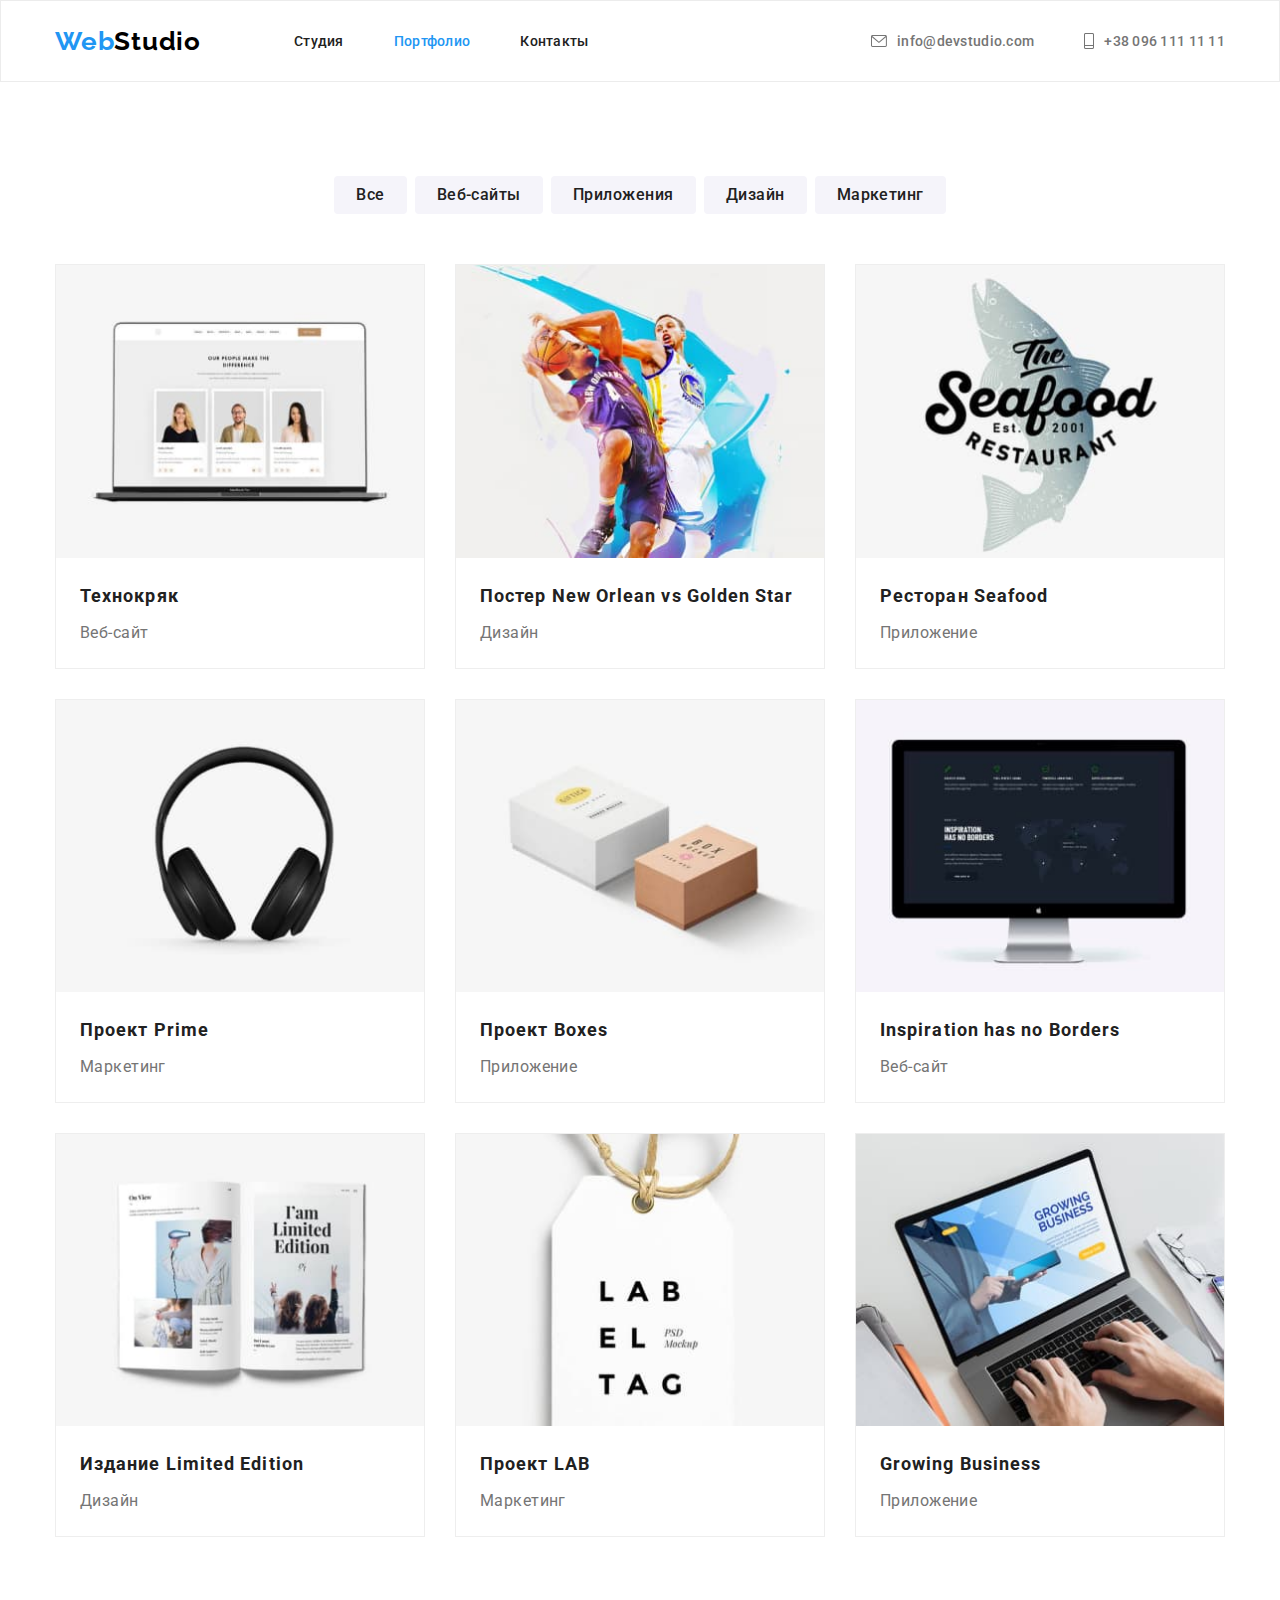
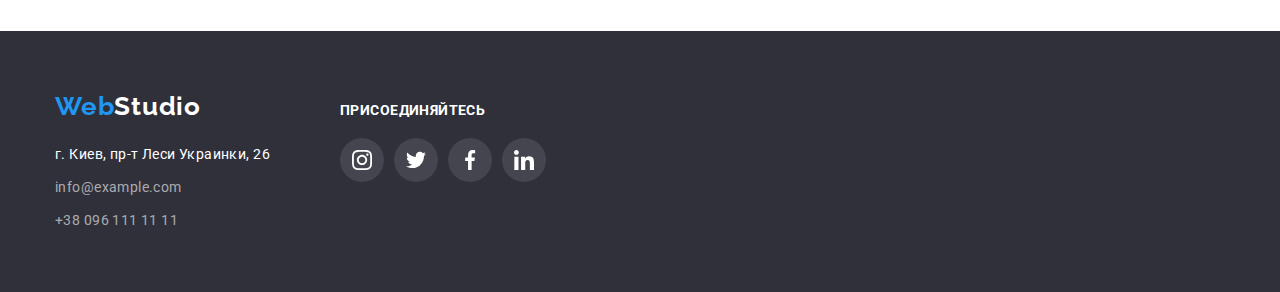
==== portfolio.html @ 130f6607 "Initial commit" ====
<!DOCTYPE html>
<html lang="ru">
  <head>
    <meta charset="UTF-8" />
    <meta http-equiv="X-UA-Compatible" content="IE=edge" />
    <meta name="viewport" content="width=device-width, initial-scale=1.0" />
    <link rel="preconnect" href="https://fonts.googleapis.com" />
    <link rel="preconnect" href="https://fonts.gstatic.com" crossorigin />
    <link
      href="https://fonts.googleapis.com/css2?family=Raleway:wght@700&family=Roboto:wght@400;500;700;900&display=swap"
      rel="stylesheet"
    />
    <link
      rel="stylesheet"
      href="https://cdnjs.cloudflare.com/ajax/libs/modern-normalize/1.1.0/modern-normalize.css"
      integrity="sha512-Y0MM+V6ymRKN2zStTqzQ227DWhhp4Mzdo6gnlRnuaNCbc+YN/ZH0sBCLTM4M0oSy9c9VKiCvd4Jk44aCLrNS5Q=="
      crossorigin="anonymous"
      referrerpolicy="no-referrer"
    />
    <link rel="stylesheet" href="./css/style.css" />
    <title>Portfolio</title>
  </head>
  <body>
    <header class="top">
      <div class="container one">
        <a href="./index.html" class="top-link link"
          ><span class="top-web webstudio">Web</span
          ><span class="top-studio webstudio">Studio</span></a
        >
        <nav class="top-nav">
          <ul class="top-nav-list list">
            <li class="top-nav-item">
              <a href="./index.html" class="top-nav-link link">Студия</a>
            </li>
            <li class="top-nav-item">
              <a href="./portfolio.html" class="top-nav-link link current"
                >Портфолио</a
              >
            </li>
            <li class="top-nav-item">
              <a href="./index.html" class="top-nav-link link">Контакты</a>
            </li>
          </ul>
        </nav>
        <ul class="top-list">
          <li class="top-item">
            <a
              href="mailto:info@devstudio.com"
              class="top-list-link link"
              target="_blank"
              rel="noopener noreferrer nofollow"
              ><svg class="top-icons" width="16" height="12">
                <use href="./img/icon.svg#icon-mail"></use>
              </svg>
              info@devstudio.com</a
            >
          </li>
          <li class="top-item">
            <a
              href="tel:+380961111111"
              class="top-list-link link"
              target="_blank"
              rel="noopener noreferrer nofollow"
              ><svg class="top-icons" width="10" height="16">
                <use href="./img/icon.svg#icon-phone"></use>
              </svg>
              +38 096 111 11 11</a
            >
          </li>
        </ul>
      </div>
    </header>
    <main>
      <section class="middle-nav section">
        <div class="container">
          <h1 class="visually-hidden">Наши разработки</h1>
          <ul class="middle-nav-list list">
            <li class="middle-nav-item">
              <button class="middle-nav-button" type="button">Все</button>
            </li>
            <li class="middle-nav-item">
              <button class="middle-nav-button" type="button">Веб-сайты</button>
            </li>
            <li class="middle-nav-item">
              <button class="middle-nav-button" type="button">
                Приложения
              </button>
            </li>
            <li class="middle-nav-item">
              <button class="middle-nav-button" type="button">Дизайн</button>
            </li>
            <li class="middle-nav-item">
              <button class="middle-nav-button" type="button">Маркетинг</button>
            </li>
          </ul>
          <ul class="middle-choice-list list">
            <li class="middle-choice-item img">
              <a href="" class="middle-choice-link link"
                ><img src="./img/ourproduct1.jpg" width="370" alt="Технокряк" />
                <div class="choice-title">
                  <h3 class="middle-choice-title">Технокряк</h3>
                  <p class="middle-choice-text">Веб-сайт</p>
                </div>
              </a>
            </li>
            <li class="middle-choice-item img">
              <a href="" class="middle-choice-link link"
                ><img
                  src="./img/ourproduct2.jpg"
                  width="370"
                  alt="Постер New Orlean vs Golden Star"
                />
                <div class="choice-title">
                  <h3 class="middle-choice-title">
                    Постер New Orlean vs Golden Star
                  </h3>
                  <p class="middle-choice-text">Дизайн</p>
                </div></a
              >
            </li>
            <li class="middle-choice-item img">
              <a href="" class="middle-choice-link link"
                ><img
                  src="./img/ourproduct3.jpg"
                  width="370"
                  alt="Ресторан Seafood"
                />
                <div class="choice-title">
                  <h3 class="middle-choice-title">Ресторан Seafood</h3>
                  <p class="middle-choice-text">Приложение</p>
                </div></a
              >
            </li>
            <li class="middle-choice-item img">
              <a href="" class="middle-choice-link link"
                ><img
                  src="./img/ourproduct4.jpg"
                  width="370"
                  alt="Проект Prime"
                />
                <div class="choice-title">
                  <h3 class="middle-choice-title">Проект Prime</h3>
                  <p class="middle-choice-text">Маркетинг</p>
                </div></a
              >
            </li>
            <li class="middle-choice-item img">
              <a href="" class="middle-choice-link link"
                ><img
                  src="./img/ourproduct5.jpg"
                  width="370"
                  alt="Проект Boxes"
                />
                <div class="choice-title">
                  <h3 class="middle-choice-title">Проект Boxes</h3>
                  <p class="middle-choice-text">Приложение</p>
                </div></a
              >
            </li>
            <li class="middle-choice-item img">
              <a href="" class="middle-choice-link link"
                ><img
                  src="./img/ourproduct6.jpg"
                  width="370"
                  alt="Inspiration has no Borders"
                />
                <div class="choice-title">
                  <h3 class="middle-choice-title">
                    Inspiration has no Borders
                  </h3>
                  <p class="middle-choice-text">Веб-сайт</p>
                </div></a
              >
            </li>
            <li class="middle-choice-item img">
              <a href="" class="middle-choice-link link"
                ><img
                  src="./img/ourproduct7.jpg"
                  width="370"
                  alt="Издание Limited Edition"
                />
                <div class="choice-title">
                  <h3 class="middle-choice-title">Издание Limited Edition</h3>
                  <p class="middle-choice-text">Дизайн</p>
                </div></a
              >
            </li>
            <li class="middle-choice-item img">
              <a href="" class="middle-choice-link link"
                ><img
                  src="./img/ourproduct8.jpg"
                  width="370"
                  alt="Проект LAB"
                />
                <div class="choice-title">
                  <h3 class="middle-choice-title">Проект LAB</h3>
                  <p class="middle-choice-text">Маркетинг</p>
                </div></a
              >
            </li>
            <li class="middle-choice-item img">
              <a href="" class="middle-choice-link link"
                ><img
                  src="./img/ourproduct9.jpg"
                  width="370"
                  alt="Growing Business"
                />
                <div class="choice-title">
                  <h3 class="middle-choice-title">Growing Business</h3>
                  <p class="middle-choice-text">Приложение</p>
                </div></a
              >
            </li>
          </ul>
        </div>
      </section>
    </main>
    <footer class="bottom">
      <div class="container ft">
        <div>
          <a
            class="bottom-link link"
            href="./index.html"
            target="_blank"
            rel="noopener noreferrer nofollow"
          >
            <span class="bottom-web webstudio">Web</span
            ><span class="bottom-studio webstudio">Studio</span>
          </a>
          <address class="bottom-address">
            <ul class="bottom-list list">
              <li class="bottom-item">
                <a
                  class="bottom-address-link link"
                  href="https://www.google.com/maps/place/%D0%B1%D1%83%D0%BB.+%D0%9B%D0%B5%D1%81%D0%B8+%D0%A3%D0%BA%D1%80%D0%B0%D0%B8%D0%BD%D0%BA%D0%B8,+26,+%D0%9A%D0%B8%D0%B5%D0%B2,+%D0%A3%D0%BA%D1%80%D0%B0%D0%B8%D0%BD%D0%B0,+02000/@50.4265841,30.5361971,17z/data=!3m1!4b1!4m5!3m4!1s0x40d4cf0e033ecbe9:0x57a4dffefec77da0!8m2!3d50.4265807!4d30.5383858"
                  target="_blank"
                  rel="noopener noreferrer nofollow"
                >
                  г. Киев, пр-т Леси Украинки, 26
                </a>
              </li>
              <li class="bottom-item link">
                <a
                  href="mailto:info@devstudio.com"
                  class="bottom-list-link link"
                  target="_blank"
                  rel="noopener noreferrer nofollow"
                  >info@example.com</a
                >
              </li>
              <li class="bottom-item link">
                <a
                  href="tel:+380961111111"
                  class="bottom-list-link link"
                  target="_blank"
                  rel="noopener noreferrer nofollow"
                  >+38 096 111 11 11</a
                >
              </li>
            </ul>
          </address>
        </div>
        <div class="social">
          <p class="social-text">Присоединяйтесь</p>
          <ul class="social-list list">
            <li class="social-item">
              <a
                href=""
                class="social-item-link link"
                target="_blank"
                rel="noopener noreferrer nofollow"
              >
                <svg class="social-icons" width="20" height="20">
                  <use href="./img/icon.svg#icon-instagram"></use>
                </svg>
              </a>
            </li>
            <li class="social-item">
              <a
                href=""
                class="social-item-link link"
                target="_blank"
                rel="noopener noreferrer nofollow"
              >
                <svg class="social-icons" width="20" height="20">
                  <use href="./img/icon.svg#icon-twitter"></use>
                </svg>
              </a>
            </li>
            <li class="social-item">
              <a
                href=""
                class="social-item-link link"
                target="_blank"
                rel="noopener noreferrer nofollow"
              >
                <svg class="social-icons" width="20" height="20">
                  <use href="./img/icon.svg#icon-facebook"></use>
                </svg>
              </a>
            </li>
            <li class="social-item">
              <a
                href=""
                class="social-item-link link"
                target="_blank"
                rel="noopener noreferrer nofollow"
              >
                <svg class="social-icons" width="20" height="20">
                  <use href="./img/icon.svg#icon-linkedin"></use>
                </svg>
              </a>
            </li>
          </ul>
        </div>
      </div>
    </footer>
  </body>
</html>
---- css/style.css ----
:root {
  --main-color: #ffffff;
  --title-color: #212121;
  --text-color: #757575;
  --background-color: #2f303a;
  --btn-color: #212121;
  --accent-color: #2196f3;
  --one-color: #eeeeee;
  --second-color: #000000;
  --third-color: #f5f4fa;
  --fourth-color: #2f303a;
  --fifth-color: #ececec;
  --bg-hero: #C4C4C4;
  --icons-color: #AFB1B8;
  --clients-color: #AFB1B8;

}

h1,
h2,
h3,
h4,
h5,
h6,
p,
ul {
  margin: 0;
}

ul {
  margin: 0;
  padding: 0;
}

button {
  display: block;
  margin: auto;
  cursor: pointer;
  border: none;
  border-radius: 4px;
}

img {
  display: block;
  max-width: 100%;
  height: auto;
}

address {
  font-style: normal;
}

.container {
  width: 1200px;
  margin-right: auto;
  margin-left: auto;
  padding-right: 15px;
  padding-left: 15px;
}

.section {
  padding-top: 94px;
  padding-bottom: 94px;
}

body {
  font-family: Roboto, sans-serif;
  font-size: 14px;
  letter-spacing: 0.03em;
  background-color: var(--main-color);
  color: var(--title-color);
}

.visually-hidden {
  position: absolute;
  white-space: nowrap;
  width: 1px;
  height: 1px;
  overflow: hidden;
  border: 0;
  padding: 0;
  clip: rect(0 0 0 0);
  clip-path: inset(50%);
  margin: -1px;
}

.list {
  list-style: none;
}

.link {
  text-decoration: none;
}

.one {

  display: flex;
  align-items: center;
}

.top {
  background-color: var(--main-color);
  border: 1px solid #ECECEC;
}

.webstudio {
  font-family: "Raleway", sans-serif;
  font-style: normal;
  font-weight: 700;
  font-size: 26px;
  line-height: calc(31 / 26);
  letter-spacing: 0.03em;
}

.top-link {
  margin-right: 93px;
}

.top-web {
  color: var(--accent-color);
}

.top-studio {
  color: var(--second-color);
}

.top-nav-link {
  font-weight: 500;
  line-height: calc(16 / 14);
  letter-spacing: 0.02em;
  color: var(--title-color);
}

.top-nav-link:hover,
.top-nav-link:focus {
  font-weight: 500;
  line-height: calc(16 / 14);
  letter-spacing: 0.02em;
  color: var(--accent-color);
}

.current {
  color: var(--accent-color);
}

.top-nav-list {
  display: flex;
}

.top-nav-item {
  display: block;
  padding-top: 32px;
  padding-bottom: 32px;
  margin-left: auto;
}

.top-nav-item+.top-nav-item {
  margin-left: 50px;
}

.top-list {
  display: flex;
  margin-left: auto;
}

.top-item {
  display: block;

}

.top-item+.top-item {
  margin-left: 50px;
}

.top-list-link {
  display: flex;
  align-items: center;
  font-weight: 500;
  line-height: calc(16 / 14);
  letter-spacing: 0.02em;
  color: var(--text-color);
}

.top-list-link:hover,
.top-list-link:focus {
  color: var(--accent-color);
}

.top-icons {
  fill: currentColor;
  margin-right: 10px;
}

.top-icons:hover,
.top-icons:focus {
  fill: var(--accent-color);
}

.center-hero {
  background-color: rgba(47, 48, 58, 0.4);
  background-image: url("../img/Img-hero.jpg"), linear-gradient(to right, var(--bg-hero), var(--bg-hero));
  background-repeat: no-repeat;
  background-position: center;
  background-size: cover;
  max-width: 1600px;
  height: 600px;
  margin: 0 auto;
  padding-top: 200px;
  padding-bottom: 200px;
}

.center-hero-title {
  font-weight: 900;
  font-size: 44px;
  line-height: calc(60 / 44);
  text-align: center;
  letter-spacing: 0.06em;
  text-transform: uppercase;
  color: var(--main-color);
  margin-left: auto;
  margin-right: auto;
  margin-bottom: 30px;
  width: 696px;

}

.center-hero-button {
  display: block;
  font-family: "Roboto", sans-serif;
  font-style: normal;
  font-weight: 700;
  font-size: 16px;
  line-height: calc(30/16);
  align-items: center;
  text-align: center;
  letter-spacing: 0.06em;
  color: var(--main-color);
  background-color: var(--accent-color);
  box-shadow: 0px 4px 4px rgba(0, 0, 0, 0.15);
  border-radius: 4px;
  margin-left: auto;
  margin-right: auto;
  padding: 10px 32px;

}

.center-hero-button:hover,
.center-hero-button:focus {
  background-color: #188CE8;
  box-shadow: 0px 4px 4px rgba(0, 0, 0, 0.15);
}

.center-skills-list {
  display: flex;
}

.center-skills-item {
  width: 270px;
}

.center-skills-item+.center-skills-item {
  margin-left: 30px;
}

.center-skills-title {
  font-weight: 700;
  font-size: 14px;
  line-height: calc(16 / 14);
  text-transform: uppercase;
  margin-bottom: 10px;
}

.center-skills-text {
  font-weight: 400;
  line-height: calc(24 / 14);
  color: var(--text-color);
}

.skills-icons {
  display: flex;
  align-items: center;
  justify-content: center;
  width: 270px;
  height: 120px;
  border-radius: 4px;
  background-color: var(--third-color);
  margin-bottom: 30px;

}



.about {
  padding-top: 0;
}

.center-about-list {
  display: flex;
}

.center-about-item+.center-about-item {
  margin-left: 30px;
}



.center-about-title {
  font-weight: 700;
  font-size: 36px;
  line-height: calc(42 / 36);
  text-align: center;
  margin-left: auto;
  margin-right: auto;
  margin-bottom: 50px;
}

.center-workers {
  background: var(--third-color);
}

.center-workers-list {
  display: flex;
}

.center-workers-item {
  background: #FFFFFF;
  box-shadow: 0px 1px 3px rgba(0, 0, 0, 0.12),
    0px 1px 1px rgba(0, 0, 0, 0.14),
    0px 2px 1px rgba(0, 0, 0, 0.2);
  border-radius: 0px 0px 4px 4px;
}

.center-workers-item+.center-workers-item {
  margin-left: 30px;
}

.center-workers-title {
  font-weight: 700;
  font-size: 36px;
  line-height: calc(42 / 36);
  text-align: center;
  margin-bottom: 50px;
}

.name {
  padding-top: 30px;
  padding-bottom: 30px;

}

.center-workers-name {
  font-weight: 500;
  font-size: 16px;
  line-height: calc(19 / 16);
  text-align: center;
  color: var(--title-color);
  margin-bottom: 10px;
}


.center-workers-profession {
  font-weight: 400;
  font-size: 16px;
  line-height: calc(19 / 16);
  text-align: center;
  color: var(--text-color);
  margin-bottom: 16px;
}

.icons-list {
  display: flex;
  justify-content: center;
  gap: 10px;

}

.icons-item-link {
  width: 44px;
  height: 44px;
  border-radius: 50%;
  color: var(--icons-color);
  display: flex;
  align-items: center;
  justify-content: center;
}

.workers-icons {
  fill: currentColor;
}

.icons-item-link:hover,
.icons-item-link:focus {
  background-color: var(--accent-color);
  color: var(--main-color);
}


.clients-title {
  font-weight: 700;
  font-size: 36px;
  line-height: calc(42 / 36);
  text-align: center;
  margin-bottom: 50px;
}

.clients-list {
  display: flex;

}

.clients-item {}

.clients-item-link:hover,
.clients-item-link:focus {
  border: 1px solid var(--accent-color);
}

.clients-item-link {
  display: flex;
  border: 1px solid #AFB1B8;
  border-radius: 4px;
  width: 170px;
  height: 92px;
  align-items: center;
  justify-content: center;
  color: var(--clients-color);

}

.clients-item+.clients-item {
  margin-left: 30px;
}

.clients-icon {
  fill: currentColor;
}

.clients-item-link:hover .clients-icon,
.clients-item-link:focus .clients-icon {
  fill: var(--accent-color);
}

.bottom {
  background: var(--background-color);
  padding: 60px 0px;
}

.bottom-web {
  color: var(--accent-color);
}

.bottom-studio {
  color: var(--main-color);
}

.bottom-item {
  font-family: "Roboto", sans-serif;
  font-style: normal;
  font-weight: 400;
  line-height: calc(24 / 14);
}

.bottom-address-link {
  line-height: calc(24 / 14);
  color: var(--main-color);
}

.bottom-address-link:hover,
.bottom-address-link:focus {
  color: var(--accent-color);
}

.bottom-list-link {
  color: rgba(255, 255, 255, 0.6);
}

.bottom-list-link:hover,
.bottom-list-link:focus {
  color: var(--accent-color);
}

.bottom-address {
  margin-top: 20px;

}

.bottom-item {
  display: block;

}

.bottom-item+.bottom-item {
  margin-top: 9px;
}

.ft {
  display: flex;
  align-items: baseline;
}

.social {
  margin-left: 70px;
}

.social-text {
  font-weight: 700;
  font-size: 14px;
  line-height: calc(16/14);
  color: #FFFFFF;
  margin-bottom: 20px;
  text-transform: uppercase;
}

.social-list {
  display: flex;
  gap: 10px;
}


.social-item-link {
  width: 44px;
  height: 44px;
  border-radius: 50%;
  display: flex;
  align-items: center;
  justify-content: center;
  background: rgba(255, 255, 255, 0.1);
  color: var(--main-color);
}

.social-item-link:hover,
.social-item-link:focus {
  background: var(--accent-color);

}

.social-icons {
  fill: currentColor;
}

.middle {
  background-color: var(--main-color);
}

.middle-nav-list {
  display: flex;
  justify-content: center;
  margin-left: auto;
  margin-right: auto;
  margin-bottom: 50px;
}

.middle-nav-item+.middle-nav-item {
  margin-left: 8px;
}

.middle-nav {
  font-weight: 500;
  font-size: 16px;
  line-height: calc(26 / 16);

  color: var(--title-color);
}

.middle-nav-button {
  font-family: "Roboto", sans-serif;
  font-style: normal;
  font-weight: 500;
  font-size: 16px;
  line-height: calc(26 / 16);
  text-align: center;
  letter-spacing: 0.03em;
  color: var(--btn-color);
  background-color: var(--third-color);
  border-radius: 4px;
  border: 1px var(--third-color);
  padding: 6px 22px;

}

.middle-nav-button:hover,
.middle-nav-button:focus {

  color: var(--main-color);
  background-color: var(--accent-color);
  box-shadow: 0px 3px 1px rgba(0, 0, 0, 0.1), 0px 1px 2px rgba(0, 0, 0, 0.08), 0px 2px 2px rgba(0, 0, 0, 0.12);
}

.middle-choice-list {
  display: flex;
  flex-wrap: wrap;
}

.middle-choice-item:nth-last-child(3n) {
  margin-left: 0;
}

.middle-choice-item:nth-last-child(-n+3) {
  margin-bottom: 0;
}

.middle-choice-item {
  margin-left: 30px;
  margin-bottom: 30px;
  width: 370px;
  border: 1px solid #EEEEEE;
}

.middle-choice-link {
  display: block;
}

.middle-choice-link:hover,
.middle-choice-link:focus {
  background: var(--main-color);
  border: 1px solid #EEEEEE;
  box-shadow: 0px 1px 1px rgba(0, 0, 0, 0.12),
    0px 4px 4px rgba(0, 0, 0, 0.06),
    1px 4px 6px rgba(0, 0, 0, 0.16);
}

.choice-title {
  padding: 20px 24px;
}


.middle-choice-title {
  font-weight: 700;
  font-size: 18px;
  line-height: calc(36 / 18);
  letter-spacing: 0.06em;
  color: var(--title-color);
  padding-bottom: 4px;
}

.middle-choice-text {
  font-weight: 400;
  font-size: 16px;
  line-height: calc(30 / 16);
  color: var(--text-color);
}
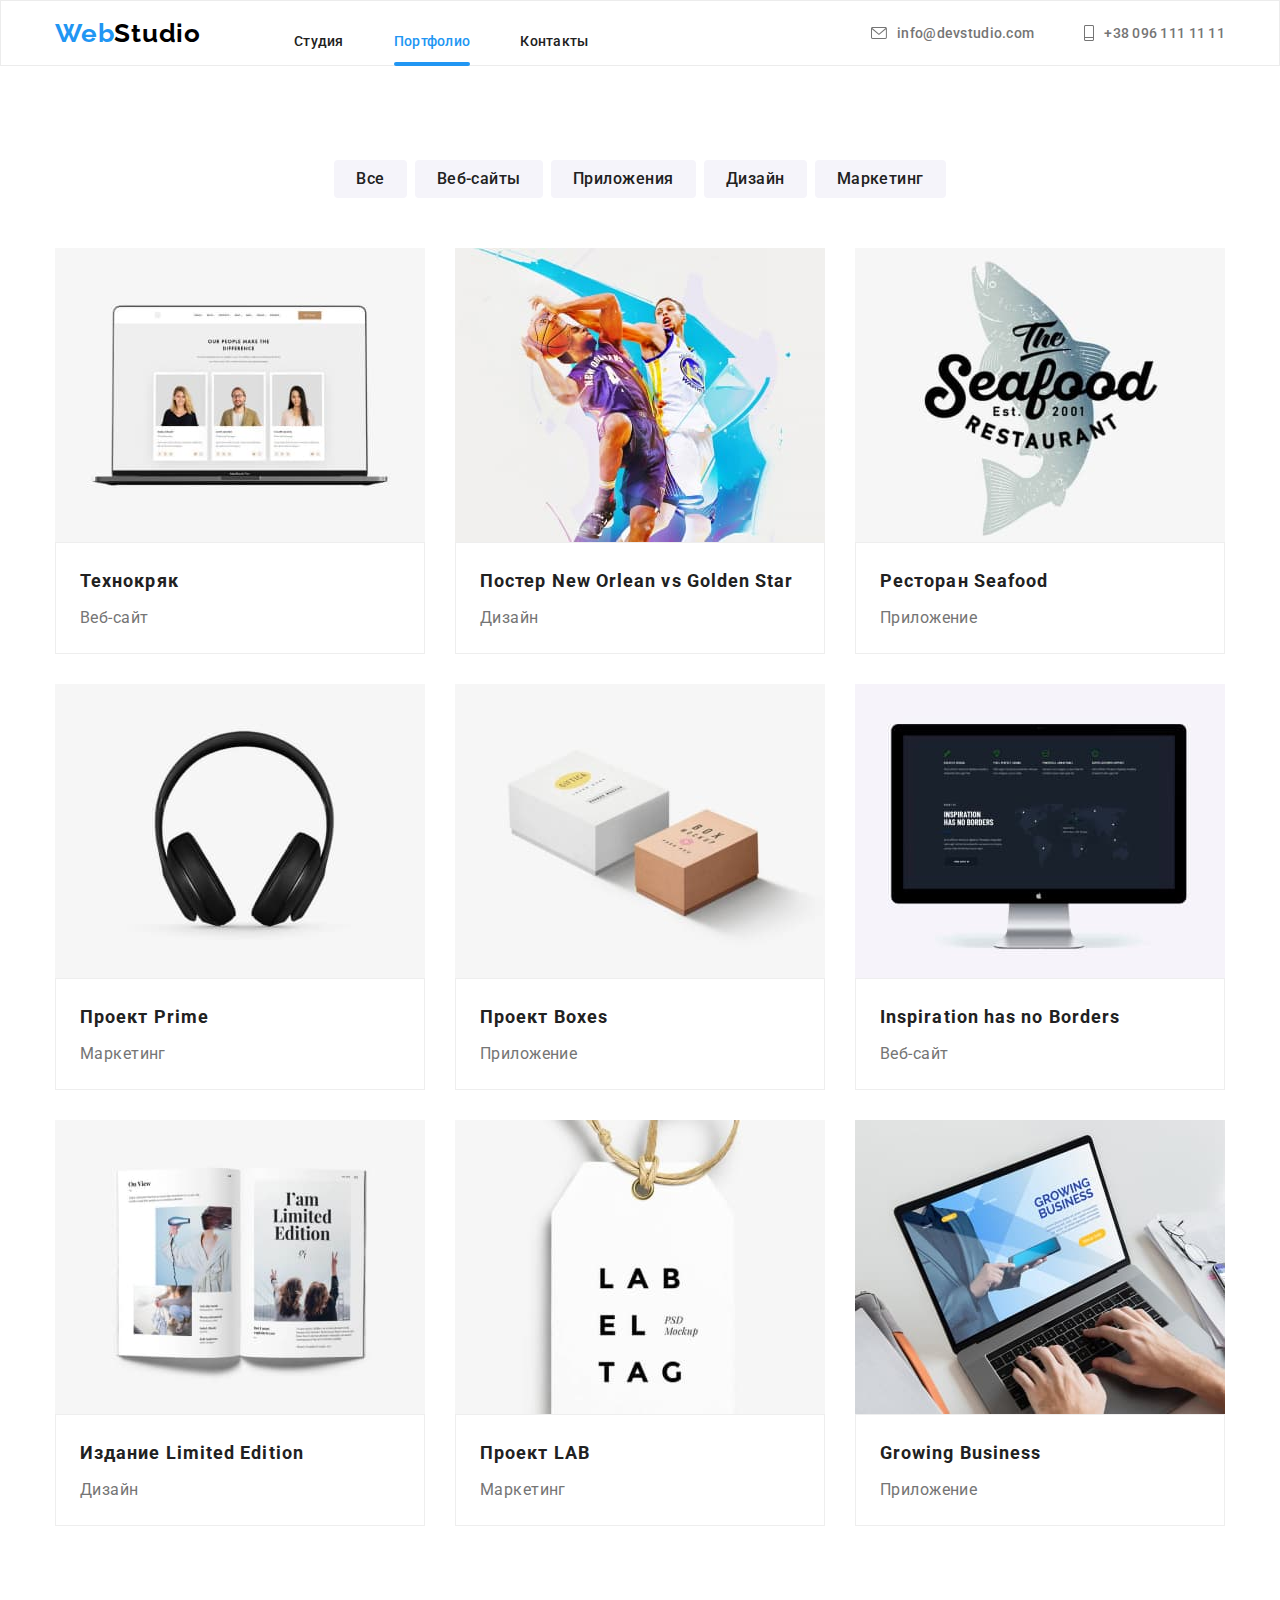
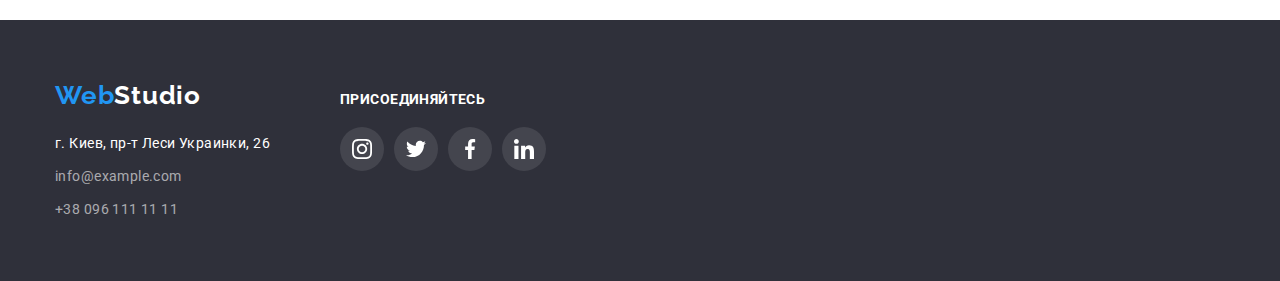
==== commit ee9f34bc: "first edition" ====
--- a/portfolio.html
+++ b/portfolio.html
@@ -95,8 +95,19 @@
           </ul>
           <ul class="middle-choice-list list">
             <li class="middle-choice-item img">
-              <a href="" class="middle-choice-link link"
-                ><img src="./img/ourproduct1.jpg" width="370" alt="Технокряк" />
+              <a href="" class="middle-choice-link link">
+                <div class="overlay">
+                  <img
+                    src="./img/ourproduct1.jpg"
+                    width="370"
+                    alt="Технокряк"
+                  />
+                  <p class="overlay-text">
+                    Ресурс предлагает комплексные предложения с разным уровнем
+                    функционала и сервисов. Все это позволит посетителю получить
+                    исчерпывающие сведения о компании или частном лице.
+                  </p>
+                </div>
                 <div class="choice-title">
                   <h3 class="middle-choice-title">Технокряк</h3>
                   <p class="middle-choice-text">Веб-сайт</p>
@@ -105,11 +116,18 @@
             </li>
             <li class="middle-choice-item img">
               <a href="" class="middle-choice-link link"
-                ><img
-                  src="./img/ourproduct2.jpg"
-                  width="370"
-                  alt="Постер New Orlean vs Golden Star"
-                />
+                ><div class="overlay">
+                  <img
+                    src="./img/ourproduct2.jpg"
+                    width="370"
+                    alt="Технокряк"
+                  />
+                  <p class="overlay-text">
+                    Ресурс предлагает комплексные предложения с разным уровнем
+                    функционала и сервисов. Все это позволит посетителю получить
+                    исчерпывающие сведения о компании или частном лице.
+                  </p>
+                </div>
                 <div class="choice-title">
                   <h3 class="middle-choice-title">
                     Постер New Orlean vs Golden Star
@@ -120,11 +138,18 @@
             </li>
             <li class="middle-choice-item img">
               <a href="" class="middle-choice-link link"
-                ><img
-                  src="./img/ourproduct3.jpg"
-                  width="370"
-                  alt="Ресторан Seafood"
-                />
+                ><div class="overlay">
+                  <img
+                    src="./img/ourproduct3.jpg"
+                    width="370"
+                    alt="Технокряк"
+                  />
+                  <p class="overlay-text">
+                    Ресурс предлагает комплексные предложения с разным уровнем
+                    функционала и сервисов. Все это позволит посетителю получить
+                    исчерпывающие сведения о компании или частном лице.
+                  </p>
+                </div>
                 <div class="choice-title">
                   <h3 class="middle-choice-title">Ресторан Seafood</h3>
                   <p class="middle-choice-text">Приложение</p>
@@ -133,11 +158,18 @@
             </li>
             <li class="middle-choice-item img">
               <a href="" class="middle-choice-link link"
-                ><img
-                  src="./img/ourproduct4.jpg"
-                  width="370"
-                  alt="Проект Prime"
-                />
+                ><div class="overlay">
+                  <img
+                    src="./img/ourproduct4.jpg"
+                    width="370"
+                    alt="Технокряк"
+                  />
+                  <p class="overlay-text">
+                    Ресурс предлагает комплексные предложения с разным уровнем
+                    функционала и сервисов. Все это позволит посетителю получить
+                    исчерпывающие сведения о компании или частном лице.
+                  </p>
+                </div>
                 <div class="choice-title">
                   <h3 class="middle-choice-title">Проект Prime</h3>
                   <p class="middle-choice-text">Маркетинг</p>
@@ -146,11 +178,18 @@
             </li>
             <li class="middle-choice-item img">
               <a href="" class="middle-choice-link link"
-                ><img
-                  src="./img/ourproduct5.jpg"
-                  width="370"
-                  alt="Проект Boxes"
-                />
+                ><div class="overlay">
+                  <img
+                    src="./img/ourproduct5.jpg"
+                    width="370"
+                    alt="Технокряк"
+                  />
+                  <p class="overlay-text">
+                    Ресурс предлагает комплексные предложения с разным уровнем
+                    функционала и сервисов. Все это позволит посетителю получить
+                    исчерпывающие сведения о компании или частном лице.
+                  </p>
+                </div>
                 <div class="choice-title">
                   <h3 class="middle-choice-title">Проект Boxes</h3>
                   <p class="middle-choice-text">Приложение</p>
@@ -159,11 +198,18 @@
             </li>
             <li class="middle-choice-item img">
               <a href="" class="middle-choice-link link"
-                ><img
-                  src="./img/ourproduct6.jpg"
-                  width="370"
-                  alt="Inspiration has no Borders"
-                />
+                ><div class="overlay">
+                  <img
+                    src="./img/ourproduct6.jpg"
+                    width="370"
+                    alt="Технокряк"
+                  />
+                  <p class="overlay-text">
+                    Ресурс предлагает комплексные предложения с разным уровнем
+                    функционала и сервисов. Все это позволит посетителю получить
+                    исчерпывающие сведения о компании или частном лице.
+                  </p>
+                </div>
                 <div class="choice-title">
                   <h3 class="middle-choice-title">
                     Inspiration has no Borders
@@ -174,11 +220,18 @@
             </li>
             <li class="middle-choice-item img">
               <a href="" class="middle-choice-link link"
-                ><img
-                  src="./img/ourproduct7.jpg"
-                  width="370"
-                  alt="Издание Limited Edition"
-                />
+                ><div class="overlay">
+                  <img
+                    src="./img/ourproduct7.jpg"
+                    width="370"
+                    alt="Технокряк"
+                  />
+                  <p class="overlay-text">
+                    Ресурс предлагает комплексные предложения с разным уровнем
+                    функционала и сервисов. Все это позволит посетителю получить
+                    исчерпывающие сведения о компании или частном лице.
+                  </p>
+                </div>
                 <div class="choice-title">
                   <h3 class="middle-choice-title">Издание Limited Edition</h3>
                   <p class="middle-choice-text">Дизайн</p>
@@ -187,11 +240,18 @@
             </li>
             <li class="middle-choice-item img">
               <a href="" class="middle-choice-link link"
-                ><img
-                  src="./img/ourproduct8.jpg"
-                  width="370"
-                  alt="Проект LAB"
-                />
+                ><div class="overlay">
+                  <img
+                    src="./img/ourproduct8.jpg"
+                    width="370"
+                    alt="Технокряк"
+                  />
+                  <p class="overlay-text">
+                    Ресурс предлагает комплексные предложения с разным уровнем
+                    функционала и сервисов. Все это позволит посетителю получить
+                    исчерпывающие сведения о компании или частном лице.
+                  </p>
+                </div>
                 <div class="choice-title">
                   <h3 class="middle-choice-title">Проект LAB</h3>
                   <p class="middle-choice-text">Маркетинг</p>
@@ -200,11 +260,18 @@
             </li>
             <li class="middle-choice-item img">
               <a href="" class="middle-choice-link link"
-                ><img
-                  src="./img/ourproduct9.jpg"
-                  width="370"
-                  alt="Growing Business"
-                />
+                ><div class="overlay">
+                  <img
+                    src="./img/ourproduct9.jpg"
+                    width="370"
+                    alt="Технокряк"
+                  />
+                  <p class="overlay-text">
+                    Ресурс предлагает комплексные предложения с разным уровнем
+                    функционала и сервисов. Все это позволит посетителю получить
+                    исчерпывающие сведения о компании или частном лице.
+                  </p>
+                </div>
                 <div class="choice-title">
                   <h3 class="middle-choice-title">Growing Business</h3>
                   <p class="middle-choice-text">Приложение</p>
@@ -315,5 +382,6 @@
         </div>
       </div>
     </footer>
+    <script src="./js/modal.js"></script>
   </body>
 </html>
--- a/css/style.css
+++ b/css/style.css
@@ -13,7 +13,8 @@
   --bg-hero: #C4C4C4;
   --icons-color: #AFB1B8;
   --clients-color: #AFB1B8;
-
+  --transition-duration: 250ms;
+  --transition-timing-function: cubic-bezier(0.4, 0, 0.2, 1);
 }
 
 h1,
@@ -70,6 +71,8 @@
   background-color: var(--main-color);
   color: var(--title-color);
 }
+
+@keyframes overlay {}
 
 .visually-hidden {
   position: absolute;
@@ -124,11 +127,33 @@
   color: var(--second-color);
 }
 
+.top-nav-list {
+  display: flex;
+}
+
+.top-nav-item {
+  display: block;
+  margin-left: auto;
+}
+
+.top-nav-item+.top-nav-item {
+  margin-left: 50px;
+}
+
 .top-nav-link {
-  font-weight: 500;
   line-height: calc(16 / 14);
   letter-spacing: 0.02em;
-  color: var(--title-color);
+  color: currentColor;
+  content: '';
+  height: 4px;
+  background-size: contain;
+  border-radius: 2px;
+  background-color: var(--main-color);
+  position: relative;
+  display: block;
+  font-weight: 500;
+  padding-top: 32px;
+  padding-bottom: 32px;
 }
 
 .top-nav-link:hover,
@@ -141,21 +166,19 @@
 
 .current {
   color: var(--accent-color);
-}
-
-.top-nav-list {
-  display: flex;
-}
-
-.top-nav-item {
-  display: block;
-  padding-top: 32px;
-  padding-bottom: 32px;
-  margin-left: auto;
-}
-
-.top-nav-item+.top-nav-item {
-  margin-left: 50px;
+
+}
+
+.top-nav-item .current::after {
+  position: absolute;
+  bottom: -1px;
+  left: 0;
+  content: '';
+  display: block;
+  width: 100%;
+  height: 4px;
+  background: var(--accent-color);
+  border-radius: 2px;
 }
 
 .top-list {
@@ -298,11 +321,13 @@
   display: flex;
 }
 
+.center-about-item {
+  position: relative;
+}
+
 .center-about-item+.center-about-item {
   margin-left: 30px;
 }
-
-
 
 .center-about-title {
   font-weight: 700;
@@ -312,6 +337,27 @@
   margin-left: auto;
   margin-right: auto;
   margin-bottom: 50px;
+}
+
+.center-about-box {
+  position: relative;
+  display: block;
+
+}
+
+.box-text {
+  position: absolute;
+  font-weight: 700;
+  line-height: calc(16/14);
+  text-transform: uppercase;
+  color: var(--main-color);
+  background-color: rgba(47, 48, 58, 0.8);
+  width: 100%;
+  text-align: center;
+  padding-top: 27px;
+  padding-bottom: 27px;
+  left: 50%;
+  transform: translate(-50%, -100%);
 }
 
 .center-workers {
@@ -407,8 +453,6 @@
   display: flex;
 
 }
-
-.clients-item {}
 
 .clients-item-link:hover,
 .clients-item-link:focus {
@@ -440,6 +484,51 @@
   fill: var(--accent-color);
 }
 
+.backdrop {
+  position: fixed;
+  top: 0;
+  left: 0;
+  width: 100%;
+  height: 100%;
+  background: rgba(0, 0, 0, 0.2);
+  transition-property: opacity, visibility;
+  transition-duration: 250ms;
+  transition-timing-function: cubic-bezier(0.4, 0, 0.2, 1);
+}
+
+.backdrop.is-hidden {
+  opacity: 0;
+  pointer-events: none;
+}
+
+.modal {
+  position: absolute;
+  top: 50%;
+  left: 50%;
+  transform: translate(-50%, -50%);
+  min-width: 528px;
+  min-height: 581px;
+  background: var(--main-color);
+  box-shadow: 0px 1px 3px rgba(0, 0, 0, 0.12), 0px 1px 1px rgba(0, 0, 0, 0.14),
+    0px 2px 1px rgba(0, 0, 0, 0.2);
+  border-radius: 4px;
+  padding: 15px;
+}
+
+.modal-button {
+  position: absolute;
+  top: 8px;
+  right: 8px;
+  width: 30px;
+  height: 30px;
+  border: 1px solid rgba(0, 0, 0, 0.1);
+  border-radius: 50%;
+  background-color: var(--main-color);
+  display: flex;
+  justify-content: center;
+  align-items: center;
+}
+
 .bottom {
   background: var(--background-color);
   padding: 60px 0px;
@@ -603,7 +692,7 @@
   margin-left: 30px;
   margin-bottom: 30px;
   width: 370px;
-  border: 1px solid #EEEEEE;
+
 }
 
 .middle-choice-link {
@@ -621,6 +710,7 @@
 
 .choice-title {
   padding: 20px 24px;
+  border: 1px solid #EEEEEE;
 }
 
 
@@ -638,4 +728,29 @@
   font-size: 16px;
   line-height: calc(30 / 16);
   color: var(--text-color);
+}
+
+.middle-choice-item:hover .overlay-text {
+  transform: translateY(0);
+}
+
+.overlay {
+  position: relative;
+  overflow: hidden;
+}
+
+.overlay-text {
+  font-weight: 400px;
+  font-size: 18px;
+  top: 0;
+  left: 0;
+  line-height: calc(28/18);
+  color: var(--main-color);
+  background-color: rgba(33, 150, 243, 0.9);
+  position: absolute;
+  width: 100%;
+  height: 100%;
+  padding: 63px 24px;
+  transform: translateY(100%);
+  transition: transform 250ms cubic-bezier(0.4, 0, 0.2, 1);
 }